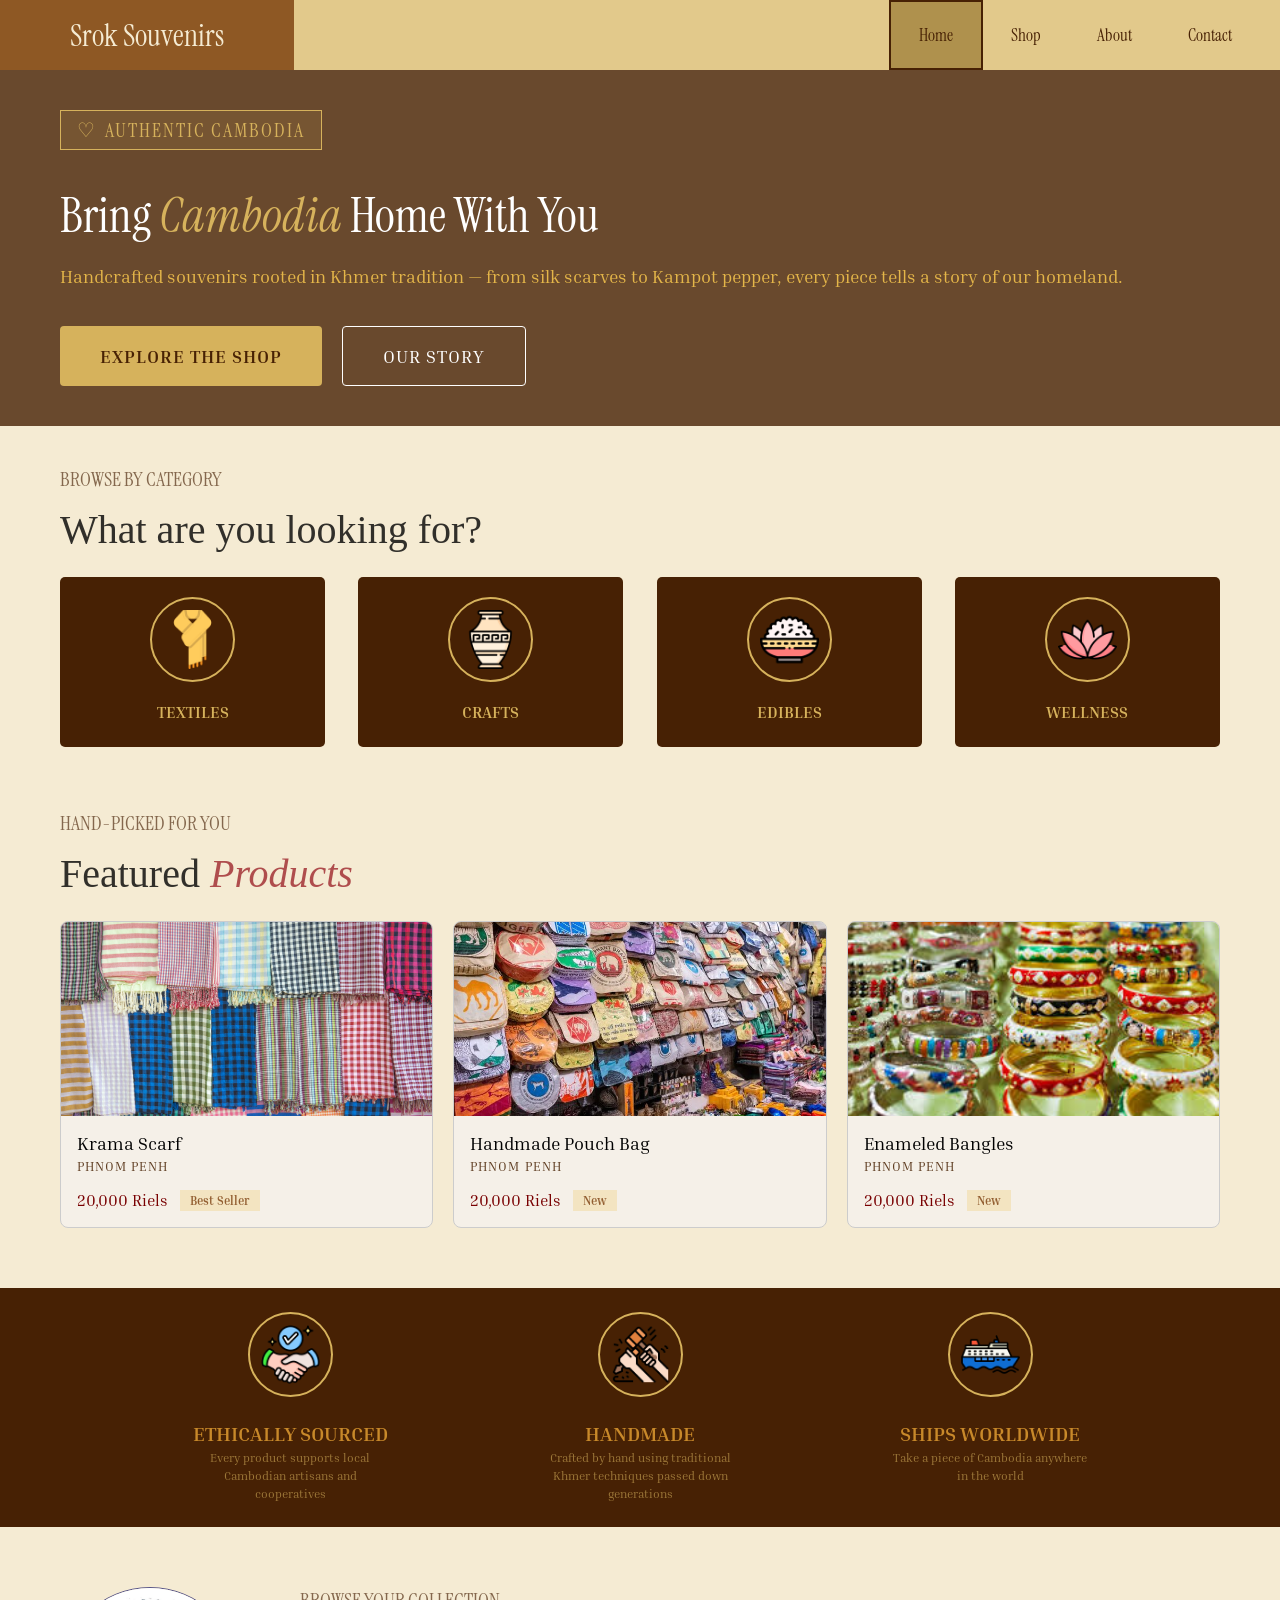
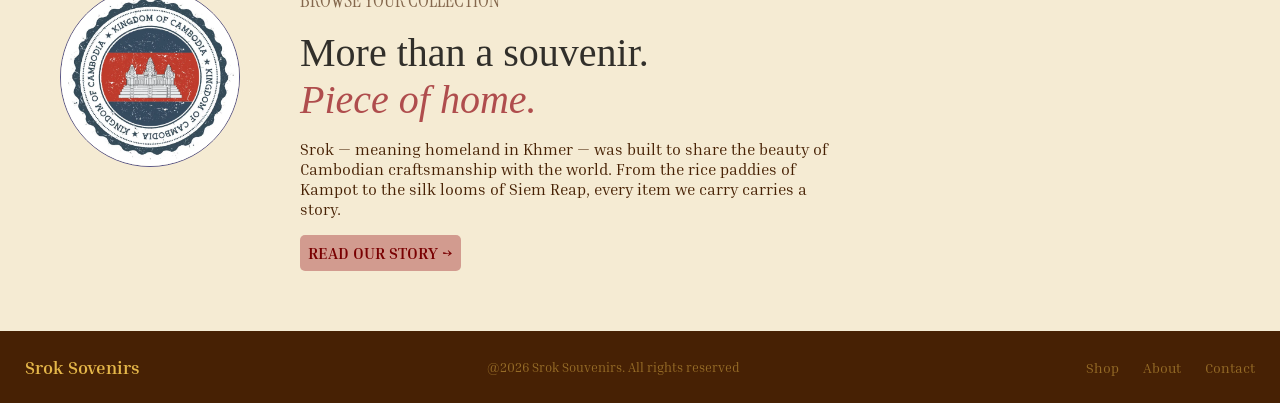
==== index.html @ 968be4d1 "Save local changes before pulling remote updates" ====
<!DOCTYPE html>
<html lang="en">
    <head>
        <title>Srok Sovenirs</title>
        <meta charset="UTF-8">
        <link rel="stylesheet" href="style.css">
        <link rel="preconnect" href="https://fonts.googleapis.com">
        <link rel="preconnect" href="https://fonts.gstatic.com" crossorigin>
        <link href="https://fonts.googleapis.com/css2?family=Instrument+Serif:ital@0;1&family=Playfair+Display:ital,wght@0,400..900;1,400..900&family=Quantico:ital,wght@0,400;0,700;1,400;1,700&display=swap" rel="stylesheet">
        <link rel="preconnect" href="https://fonts.googleapis.com">
        <link rel="preconnect" href="https://fonts.gstatic.com" crossorigin>
        <link href="https://fonts.googleapis.com/css2?family=Inria+Serif:ital,wght@0,300;0,400;0,700;1,300;1,400;1,700&family=Instrument+Serif:ital@0;1&family=Playfair+Display:ital,wght@0,400..900;1,400..900&family=Quantico:ital,wght@0,400;0,700;1,400;1,700&display=swap" rel="stylesheet">
        <link rel="preconnect" href="https://fonts.googleapis.com">
        <link rel="preconnect" href="https://fonts.gstatic.com" crossorigin>
        <link href="https://fonts.googleapis.com/css2?family=IM+Fell+DW+Pica:ital@0;1&family=Inria+Serif:ital,wght@0,300;0,400;0,700;1,300;1,400;1,700&family=Instrument+Serif:ital@0;1&family=Playfair+Display:ital,wght@0,400..900;1,400..900&family=Quantico:ital,wght@0,400;0,700;1,400;1,700&display=swap" rel="stylesheet">
        
    </head>
    <body>
        <!--Navbar-->
        <nav class="navbar">
            <div class="logo-wrapper">
                <span class="logo">Srok Souvenirs</span>
            </div>
            <ul class="nav-links">
                <li><a href="index.html" class="active">Home</a></li>
                <li><a href="shop.html">Shop</a></li>
                <li><a href="about.html">About</a></li>
                <li><a href="contact.html">Contact</a></li>
            </ul>
        </nav>
        <!--Hero Section-->
        <section class="hero">
            <div class="hero-content">
                <span class="badge">Authentic Cambodia</span>
                <h1>Bring <em>Cambodia</em> Home With You</h1>
                <p>Handcrafted souvenirs rooted in Khmer tradition — from silk scarves to Kampot pepper, every piece tells a story of our homeland.</p>
                <div class="hero-buttons">
                    <button class="btn-primary">Explore the Shop</button>
                    <button class="btn-secondary">Our Story</button>
                </div>
            </div>
        </section>    
            <section class="browse-category">
                <span class="section-label">Browse by Category</span>
                <h2 class="section-hook">What are you looking for?</h2>
                <div class="category-grid">
                    <div class="category-card">
                        <div class="icon-ring">
                            <img src="assets/textiles.png" alt="textiles icon" width="59" height="59">
                        </div>
                        <p>Textiles</p>
                    </div>
                    <div class="category-card">
                        <div class="icon-ring">
                            <img src="assets/crafts.png" alt="crafts icon" width="59" height="59">
                        </div>
                        <p>Crafts</p>
                    </div>
                    <div class="category-card">
                        <div class="icon-ring">
                            <img src="assets/edibles.png" alt="edibles icon" width="59" height="59">
                        </div>
                        <p>Edibles</p>
                    </div>
                    <div class="category-card">
                        <div class="icon-ring">
                            <img src="assets/wellness.png" alt="wellness icon" width="59" height="59">
                        </div>
                        <p>Wellness</p>
                    </div>
                </div>
            </section>
            <section class="featured-products">
                <span class="section-label">Hand-picked For You</span>
                <h2 class="section-hook">Featured <em>Products</em></h2>
                <div class="products-grid">
                    <div class="product-card">
                        <img src="assets/krama.jpg" width="435" height="194">
                        <div class="product-info">
                            <h3>Krama Scarf</h3>
                            <p class="product-origin">Phnom Penh</p>
                            <div class="product-footer">
                                <span class="product-price">20,000 Riels</span>
                                <span class="product-badge">Best Seller</span>
                            </div>
                        </div>
                    </div>
                <div class="product-card">
                        <img src="assets/bags.jpg" width="435" height="194">
                        <div class="product-info">
                            <h3>Handmade Pouch Bag</h3>
                            <p class="product-origin">Phnom Penh</p>
                            <div class="product-footer">
                                <span class="product-price">20,000 Riels</span>
                                <span class="product-badge">New</span>
                            </div>
                        </div>
                </div>
                <div class="product-card">
                        <img src="assets/rings.jpg" width="435" height="194">
                        <div class="product-info">
                            <h3>Enameled Bangles</h3>
                            <p class="product-origin">Phnom Penh</p>
                            <div class="product-footer">
                                <span class="product-price">20,000 Riels</span>
                                <span class="product-badge">New</span>
                            </div>
                        </div>
                </div>
                </div>    
            </section>
            <section class="value-bar">
                <div class="value-item">
                    <div class="icon-ring">
                    <img src="assets/trustworthiness.png" alt="trust icon" width="59" height="59">
                    </div>
                    <h4>Ethically Sourced</h4>
                    <p class="value-item-para">Every product supports local Cambodian artisans and cooperatives</p>
                </div>
                <div class="value-item">
                    <div class="icon-ring">
                    <img src="assets/handcraft.png" alt="handmade icon" width="59" height="59">
                    </div>
                    <h4>Handmade</h4>
                    <p class="value-item-para">Crafted by hand using traditional Khmer techniques passed down generations</p>
                </div>
                <div class="value-item">
                    <div class="icon-ring">
                    <img src="assets/cruise.png" alt="ship icon" width="59" height="59">
                    </div>
                    <h4>ships worldwide</h4>
                    <p class="value-item-para">Take a piece of Cambodia anywhere in the world</p>
                </div>
            </section>
            <section class="browse-collection">
                <div class="browse-collection-img">
                    <img src="assets/cambodia-stamp.jpg" alt="cambo icon" width="200" height="200">
                </div>
                <div class="browse-collection-txt">
                <span class="section-label">Browse Your Collection</span>
                <h2 class="section-hook">More than a souvenir.<br><em>Piece of home.</em></h2>
                <p class="browse-collection-para">Srok — meaning homeland in Khmer — was built to share the beauty of Cambodian craftsmanship with the world. From the rice paddies of Kampot to the silk looms of Siem Reap, every item we carry carries a story.</p>
                <a href="about.html" class="btn-primary">Read Our Story →</a>
                </div>
            </section>
            <footer class="footer">
                <div class="footer-logo">Srok Sovenirs</div>
                <p class="footer-copy">@2026 Srok Souvenirs. All rights reserved</p>
                <ul class="footer-links">
                    <li><a href="shop.html">Shop</a></li>
                    <li><a href="about.html">About</a></li>
                    <li><a href="contact.html">Contact</a></li>
                </ul>
            </footer>
    </body>
</html>
---- style.css ----
.quantico-regular {
  font-family: "Quantico", sans-serif;
  font-weight: 400;
  font-style: normal;
}

.quantico-bold {
  font-family: "Quantico", sans-serif;
  font-weight: 700;
  font-style: normal;
}

.quantico-regular-italic {
  font-family: "Quantico", sans-serif;
  font-weight: 400;
  font-style: italic;
}

.quantico-bold-italic {
  font-family: "Quantico", sans-serif;
  font-weight: 700;
  font-style: italic;
}
.quantico-regular {
  font-family: "Quantico", sans-serif;
  font-weight: 400;
  font-style: normal;
}

.quantico-bold {
  font-family: "Quantico", sans-serif;
  font-weight: 700;
  font-style: normal;
}

.quantico-regular-italic {
  font-family: "Quantico", sans-serif;
  font-weight: 400;
  font-style: italic;
}

.quantico-bold-italic {
  font-family: "Quantico", sans-serif;
  font-weight: 700;
  font-style: italic;
}
.quantico-regular {
  font-family: "Quantico", sans-serif;
  font-weight: 400;
  font-style: normal;
}

.quantico-bold {
  font-family: "Quantico", sans-serif;
  font-weight: 700;
  font-style: normal;
}

.quantico-regular-italic {
  font-family: "Quantico", sans-serif;
  font-weight: 400;
  font-style: italic;
}

.quantico-bold-italic {
  font-family: "Quantico", sans-serif;
  font-weight: 700;
  font-style: italic;
}
* {
    box-sizing: border-box;
}
.navbar {
  position: fixed;
  top: 0;
  left: 0;
  right: 0;
  display: flex;
  align-items: stretch;
  height: 70px;           
  background-color: rgba(214, 178, 92, 0.6);
}

.logo-wrapper {
  background-color: rgba(114, 50, 0, 0.75);
  display: flex;
  align-items: center;
  justify-content: center;
  padding: 0 70px;
  flex-shrink: 0;
}

.logo {
  font-family: "Instrument Serif", serif;
  font-size: 30px;
  letter-spacing: 10%;
  color: #f5ebd3;
  font-weight: normal;
  white-space: nowrap;
}

.nav-links {
  list-style: none;
  display: flex;
  align-items: center;
  margin-left: auto;
  padding-right: 20px;
}

.nav-links li a {
  display: flex;
  align-items: center;
  height: 70px;
  padding: 0 28px;
  text-transform: capitalize;
  text-decoration: none;
  font-size: 17px;
  color: #472104;
  transition: background-color 0.2s;
}

.nav-links li a.active, .nav-links li a:hover {
  background-color: #AF914D;
  border: 2px solid #472104;
}

body {
  margin: 0;
  padding-top: 70px;
  background-color: #f5ebd3;
  font-family: "Instrument Serif", serif;
}

.icon-ring {
  width: 85px;
  height: 85px;
  border-radius: 50%;
  border: 2px solid #d6b25c;
  display: flex;
  align-items: center;
  justify-content: center;
  margin-bottom: 20px;
}

.category-card img {
  margin-bottom: 0;
}

.hero {
  background-color: rgba(71, 33, 4, 0.8);
  color: #ffffff;
  padding: 40px 60px;
}

.hero-content {
  h1 {
    font-size: 3rem;
    font-weight: normal;
    line-height: 1.1;
    margin-bottom: 20px;
    em {
      color: #d6b25c;
    }
  }
  p {
  font-size: 1.1rem;
  line-height: 1.6;
  margin-bottom: 35px;
  font-family: "Inria serif", serif;
  color: rgba(228, 182, 73, 1);
}
}

.badge {
  display: inline-block;
  font-size: 20px;
  text-transform: uppercase;
  letter-spacing: 2px;
  background-color: rgba(214, 178, 92, 0.11);
  color: #d6b25c;
  border: 1px solid #d6b25c;
  padding: 6px 16px;
   &::before {
            content: "♡";
            margin-right: 8px;
  }
}

.hero-buttons {
  display: flex;
  gap: 20px;
  button {
    padding: 18px 40px;
    font-size: 18px;
    text-transform: uppercase;
    letter-spacing: 1px;
    border-radius: 4px;
    cursor: pointer;
    font-family: "Inria Serif", serif;
    transition: all 0.2s ease;
  }
}

.btn-primary {
  background-color: #d6b25c;
  color: #472104;
  border: none;
  font-weight: bold;
}

.btn-secondary {
  background-color: transparent;
  color: #ffffff;
  border: 1px solid #ffffff;
}

.browse-category {
  padding: 60px;
  padding-top: 40px;
}

.section-label {
  font-size: 20px;
  text-transform: uppercase;
  letter-spacing: 10%;
  color: rgba(71, 33, 4, 0.651);
}

.section-hook {
  font-family: "IM Fell DW Pica", serif;
  font-size: 40px;
  font-weight: 400;
  margin: 14px 0 24px 0;
  color: rgba(0, 0, 0, 0.8);
}

.category-grid {
  display: flex;
  justify-content: space-between;
}

.category-card {
  border: 0;
  background-color: rgba(71, 33, 4, 1);
  border-radius: 5px;
  padding: 20px 90px;
  p {
    font-family: "Inria serif", serif;
    text-transform: uppercase;
    text-align: center;
    margin-bottom: 5px;
    color: #d6b25c;
    font-weight: bold;
  }
}

.featured-products {
  padding: 60px;
  padding-top: 3px;
  em {
    color: #AF4D4D;
  }
 }
.products-grid {
  display: flex;
  gap: 20px;
}

.product-card {
  flex: 1;
  border: 1px solid #ccc;
  border-radius: 8px;
  overflow: hidden;
  background-color: #f5f0e8;
  img {
  width: 100%;
  height: 194px;
  object-fit: cover;
  display: block;
  }
}

.product-info {
  padding: 16px;
  font-family: "Inria serif", serif;
  h3 {
  font-weight: 400;
  font-size: 18px;
  margin: 0 0 4px;
  }
}

.product-origin {
  font-size: 13px;
  text-transform: uppercase;
  letter-spacing: 0.08em;
  color: rgba(71, 33, 4, 0.868);
  margin: 0 0 16px;
}

.product-footer {
  display: flex;
  align-items: center;
  gap: 12px;
}
.product-price {
  font-size: 16px;
  color: rgba(121, 0, 2, 1);
}
.product-badge {
  font-size: 12px;
  font-weight: bold;
  padding: 3px 10px;
  background-color: rgba(243, 228, 193, 1);
  color: rgba(114, 50, 0, 0.75);
}

.value-bar {
  display: flex;
  justify-content: space-evenly;
  background-color: #472104;
  padding: 24px 40px;
  font-family: "Inria serif", serif;
  text-align: center;
}

.value-item {
  display: flex;
  flex-direction: column;
  align-items: center;
  max-width: 200px;
  gap: 4px;
  h4 {
    font-size: 20px;
    font-weight: 700;
    text-transform: uppercase;
    color: #c8892a;
    margin: 0;
  }
  p {
    font-size: 12px;
    color: rgba(214, 177, 92, 0.603);
    line-height: 1.5;
    margin: 0;
  }  
}

.browse-collection {
  display: flex;
  flex-wrap: wrap;
  align-items: flex-start;
  gap: 60px;
  padding: 60px;
  img {
    width: 180px;
    height: 180px;
    object-fit: cover;
    border-radius: 50%;
    border: 1px solid rgba(10, 10, 97, 0.662);
  }
}

.browse-collection .section-label {
  width: 100%;
  margin-bottom: 0;
}

.browse-collection .section-hook {
  margin: 0;
  flex: 1 1 100%;
}

.browse-collection-txt {
  display: flex;
  flex-direction: column;
  gap: 16px;
  em {
    color: #AF4D4D;
  }
  p {
    font-family: "Inria serif", serif;
    font-size: 16px;
    color: #472104;
    margin: 0;
    max-width: 550px;
  }
  a {
    text-decoration: none;
    font-family: "Inria serif", serif;
    text-transform: uppercase;
    width: fit-content;
    color: #790002;
    background-color: rgba(175, 77, 77, 0.5);
    border-radius: 5px;
    padding: 8px;
  }
}  

.footer {
  display: flex;
  align-items: center;
  justify-content: space-between;
  padding: 25px;
  background-color: #472104;
  font-family: "Inria Serif", serif;
}

.footer-logo {
  color: #E4B649;
  font-size: 18px;
  font-weight: bold;
}

.footer-copy {
  font-size: 13px;
  margin: 0;
  color: rgba(228, 182, 73, 0.5);
}

.footer-links {
  list-style: none;
  display: flex;
  gap: 24px;
  margin: 0;
  padding: 0;
  a {
    text-decoration: none;
    color: rgba(228, 182, 73, 0.5);
    font-size: 14px;
  }
}
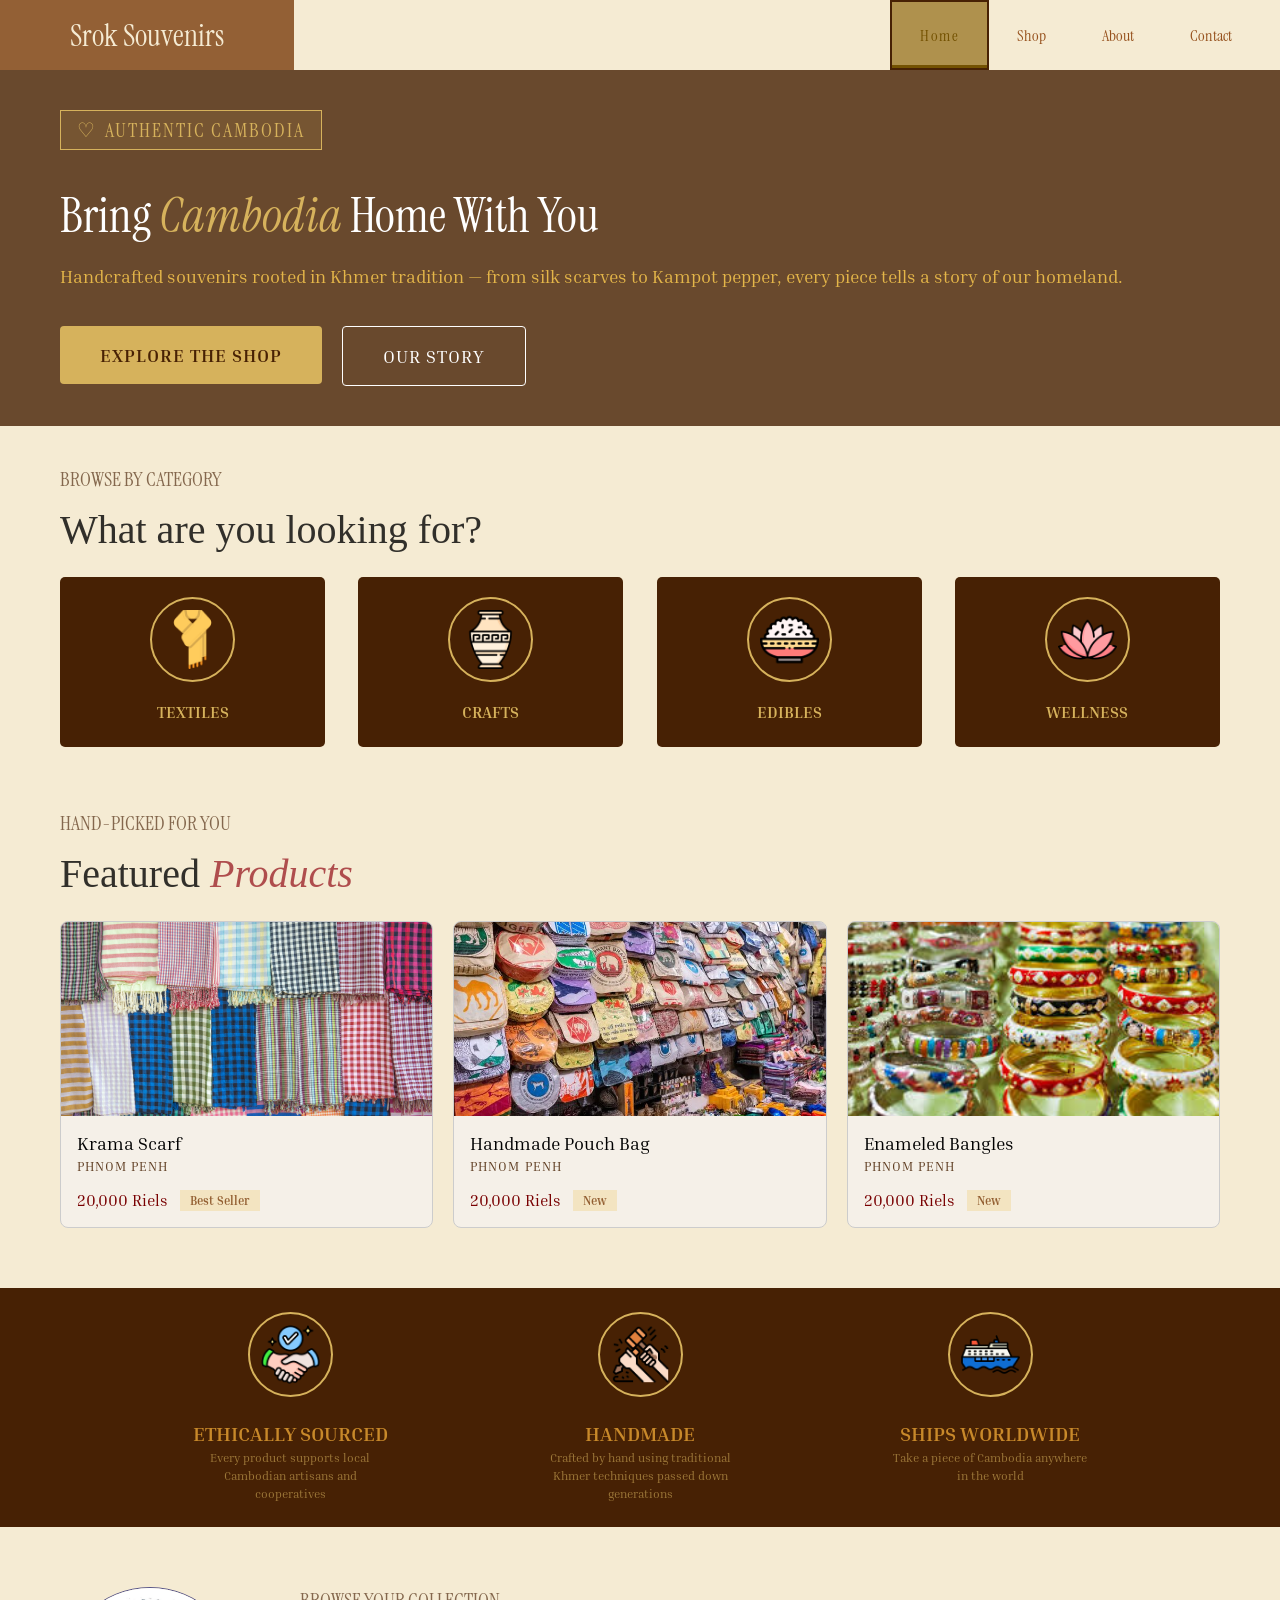
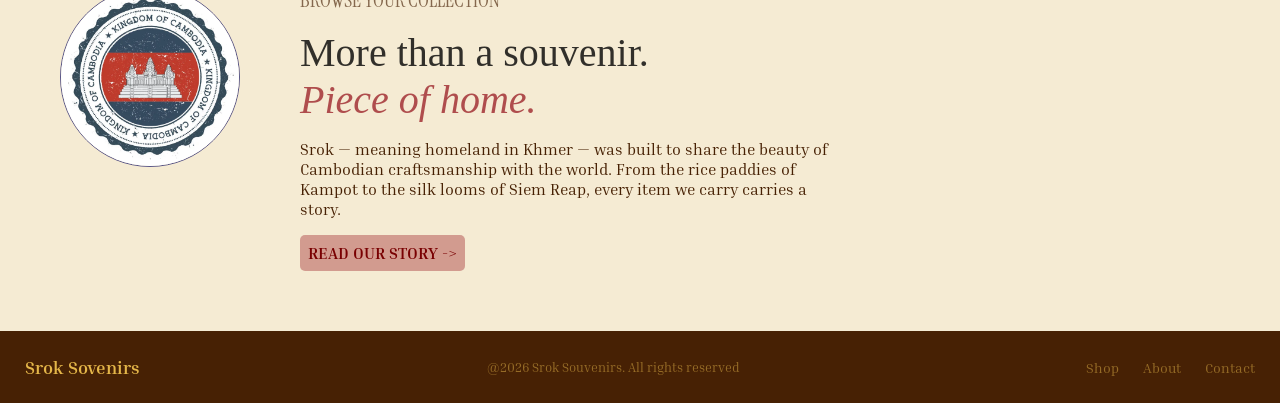
==== commit 9ef290fe: "Merge branch 'main' of https://github.com/thea06-lang/web-dev-summer-2026-" ====
--- a/index.html
+++ b/index.html
@@ -35,8 +35,8 @@
                 <h1>Bring <em>Cambodia</em> Home With You</h1>
                 <p>Handcrafted souvenirs rooted in Khmer tradition — from silk scarves to Kampot pepper, every piece tells a story of our homeland.</p>
                 <div class="hero-buttons">
-                    <button class="btn-primary">Explore the Shop</button>
-                    <button class="btn-secondary">Our Story</button>
+                    <a href="shop.html"><button class="btn-primary"><span>Explore the Shop</span></button></a>
+                    <a href="about.html"><button class="btn-secondary"><span>Our Story</span></button></a>
                 </div>
             </div>
         </section>    
@@ -140,8 +140,7 @@
                 <span class="section-label">Browse Your Collection</span>
                 <h2 class="section-hook">More than a souvenir.<br><em>Piece of home.</em></h2>
                 <p class="browse-collection-para">Srok — meaning homeland in Khmer — was built to share the beauty of Cambodian craftsmanship with the world. From the rice paddies of Kampot to the silk looms of Siem Reap, every item we carry carries a story.</p>
-                <a href="about.html" class="btn-primary">Read Our Story →</a>
-                </div>
+                <a href="about.html" class="btn-primary">Read Our Story -></a>
             </section>
             <footer class="footer">
                 <div class="footer-logo">Srok Sovenirs</div>
@@ -153,4 +152,4 @@
                 </ul>
             </footer>
     </body>
-</html>+</html>
--- a/style.css
+++ b/style.css
@@ -67,6 +67,7 @@
   font-weight: 700;
   font-style: italic;
 }
+
 * {
     box-sizing: border-box;
 }
@@ -78,7 +79,11 @@
   display: flex;
   align-items: stretch;
   height: 70px;           
+<<<<<<< HEAD
+  background-color: rgba(214, 178, 92);
+=======
   background-color: rgba(214, 178, 92, 0.6);
+>>>>>>> 6d0bfcd4007ed13efd7fc21684749cc04a0692f7
 }
 
 .logo-wrapper {
@@ -114,6 +119,38 @@
   padding: 0 28px;
   text-transform: capitalize;
   text-decoration: none;
+<<<<<<< HEAD
+  font-size: 23px;
+  color: #96511d;
+  position: relative;
+  transition: background-color 0.3s ease, color 0.3s ease, letter-spacing 0.3s ease;
+}
+
+.nav-links li a::after {
+  content: '';
+  position: absolute;
+  bottom: 0;
+  left: 0;
+  width: 100%;
+  height: 3px;
+  background-color: #745202;
+  transform: scaleX(0);
+  transform-origin: center;
+  transition: transform 0.2s ease;
+}
+
+.nav-links li a.active,
+.nav-links li a:hover {
+  background-color: #e4c98b;
+  color: #745202;
+  letter-spacing: 1.5px;
+
+}
+
+.nav-links li a.active::after,
+.nav-links li a:hover::after {
+  transform: scaleX(1);
+=======
   font-size: 17px;
   color: #472104;
   transition: background-color 0.2s;
@@ -122,6 +159,7 @@
 .nav-links li a.active, .nav-links li a:hover {
   background-color: #AF914D;
   border: 2px solid #472104;
+>>>>>>> 6d0bfcd4007ed13efd7fc21684749cc04a0692f7
 }
 
 body {
@@ -206,12 +244,82 @@
   color: #472104;
   border: none;
   font-weight: bold;
+<<<<<<< HEAD
+  cursor: pointer;
+  transition: all 0.5s;
+}
+
+.btn-primary span {
+  cursor: pointer;
+  display: inline-block;
+  position: relative;
+  transition: 0.5s;
+}
+
+.btn-primary span::after {
+  content: '\00bb';
+  position: absolute;
+  opacity: 0;
+  top: 0;
+  transition: 0.5s;
+}
+
+.btn-primary:hover {
+  background-color: #472104;
+  color: burlywood;
+  box-shadow: 0 6px 24px rgba(214, 178, 92, 0.20);
+}
+
+.btn-primary:hover span {
+  padding-right: 20px;
+}
+
+.btn-primary:hover span::after {
+  opacity: 1;
+  right: 0;
+=======
+>>>>>>> 6d0bfcd4007ed13efd7fc21684749cc04a0692f7
 }
 
 .btn-secondary {
   background-color: transparent;
   color: #ffffff;
   border: 1px solid #ffffff;
+<<<<<<< HEAD
+  transition: all 0.5s;
+}
+
+.btn-secondary span {
+  cursor: pointer;
+  display: inline-block;
+  position: relative;
+  transition: 0.5s;
+}
+
+.btn-secondary span::after {
+  content: '\00bb';
+  position: absolute;
+  opacity: 0;
+  top: 0;
+  right: -20px;
+  transition: 0.5s;
+}
+
+.btn-secondary:hover {
+  background-color: white;
+  color: #472104;
+  box-shadow: 0 6px 24px rgba(255, 255, 255, 0.2);
+}
+
+.btn-secondary:hover span {
+  padding-right: 20px;
+}
+
+.btn-secondary:hover span::after {
+  opacity: 1;
+  right: 0;
+=======
+>>>>>>> 6d0bfcd4007ed13efd7fc21684749cc04a0692f7
 }
 
 .browse-category {
@@ -393,8 +501,13 @@
     background-color: rgba(175, 77, 77, 0.5);
     border-radius: 5px;
     padding: 8px;
-  }
-}  
+    transition: all 0.3s ease;
+  }
+  .btn-third:hover {
+    color: #f5ebd3;
+    background-color: #790002;
+  }
+}
 
 .footer {
   display: flex;
@@ -428,4 +541,8 @@
     color: rgba(228, 182, 73, 0.5);
     font-size: 14px;
   }
-}+}
+<<<<<<< HEAD
+
+=======
+>>>>>>> 6d0bfcd4007ed13efd7fc21684749cc04a0692f7
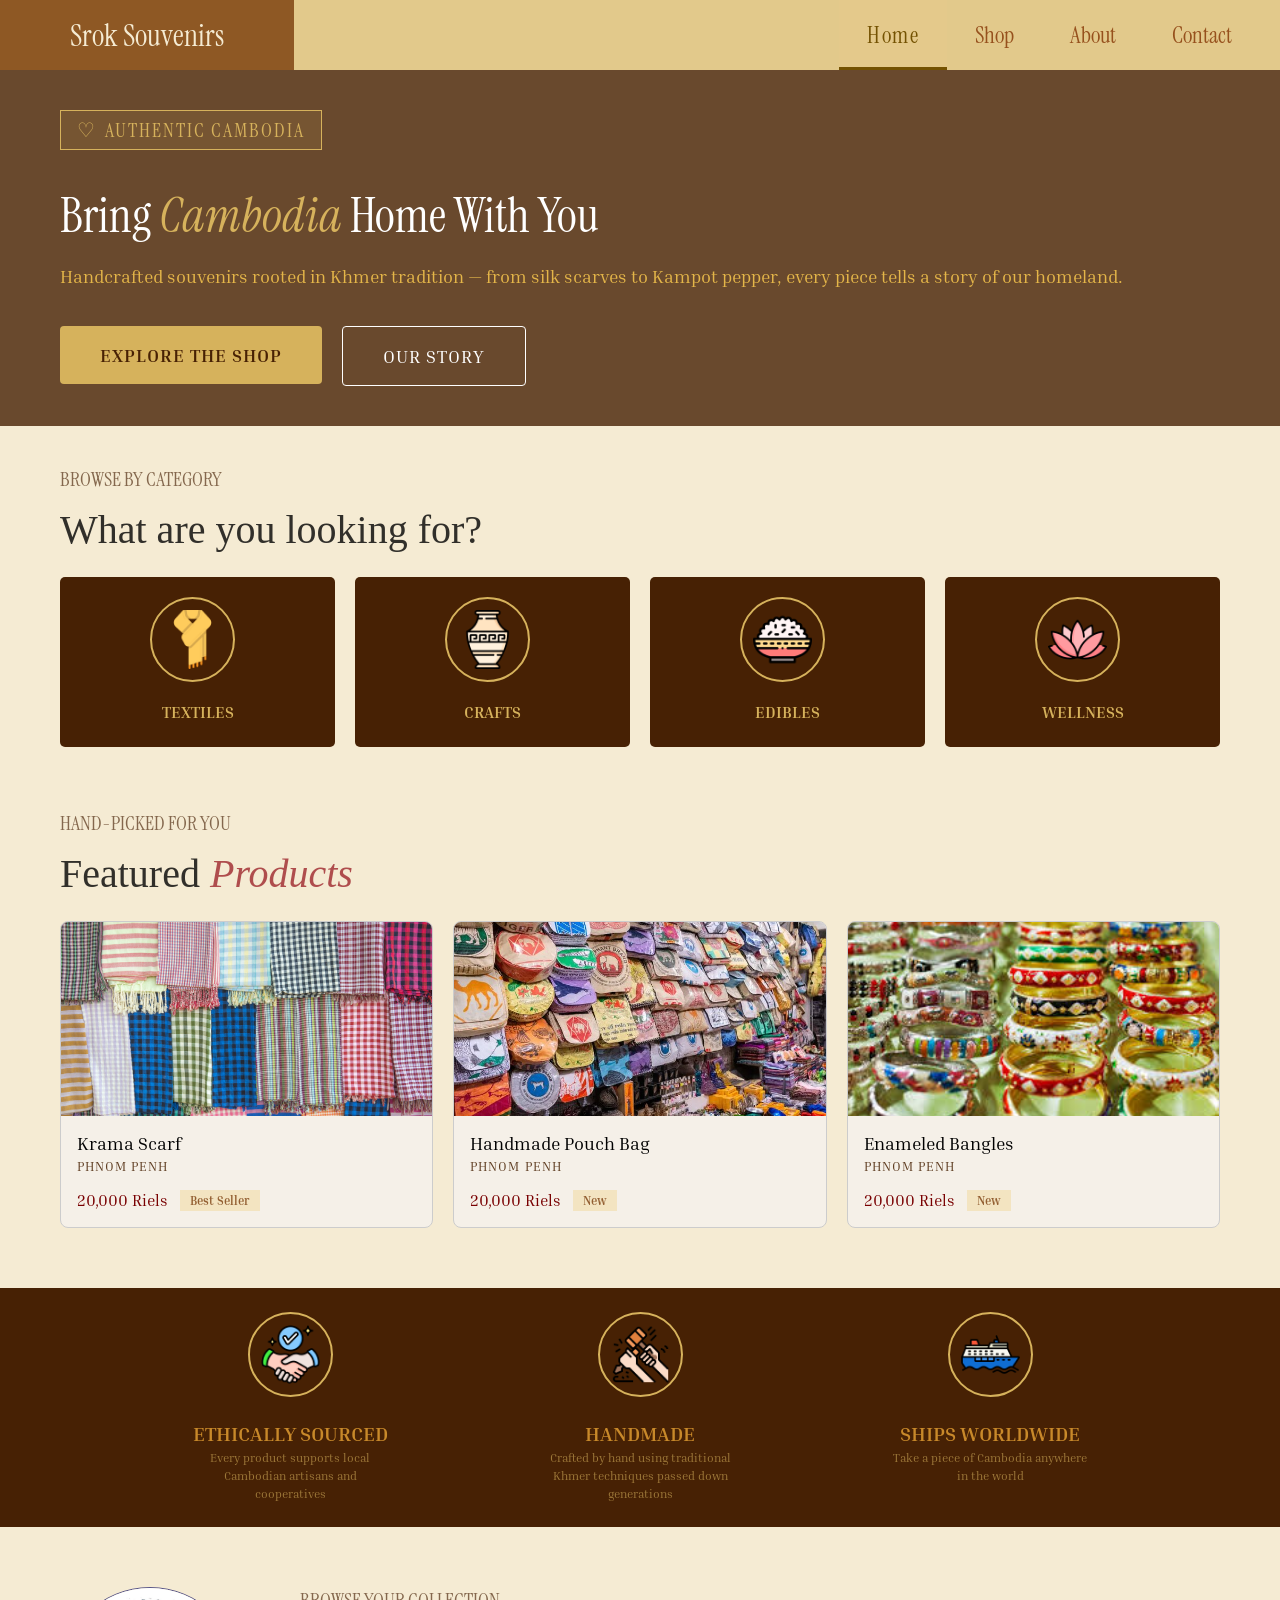
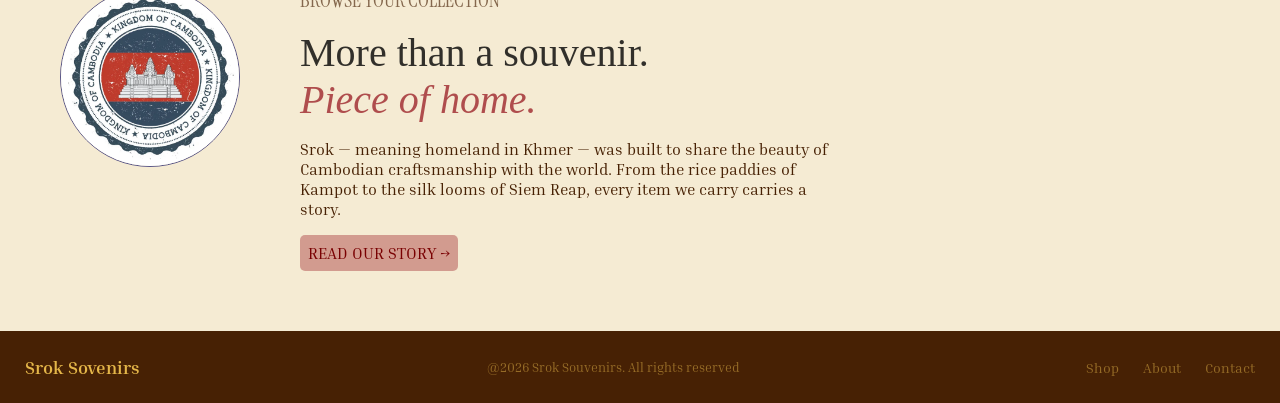
==== commit 4a706d3c: "about page html, css done & added assets" ====
--- a/index.html
+++ b/index.html
@@ -140,7 +140,8 @@
                 <span class="section-label">Browse Your Collection</span>
                 <h2 class="section-hook">More than a souvenir.<br><em>Piece of home.</em></h2>
                 <p class="browse-collection-para">Srok — meaning homeland in Khmer — was built to share the beauty of Cambodian craftsmanship with the world. From the rice paddies of Kampot to the silk looms of Siem Reap, every item we carry carries a story.</p>
-                <a href="about.html" class="btn-primary">Read Our Story -></a>
+                <a href="about.html" class="btn-third"><span>Read Our Story →</span></a>
+                </div>
             </section>
             <footer class="footer">
                 <div class="footer-logo">Srok Sovenirs</div>
--- a/style.css
+++ b/style.css
@@ -78,12 +78,8 @@
   right: 0;
   display: flex;
   align-items: stretch;
-  height: 70px;           
-<<<<<<< HEAD
-  background-color: rgba(214, 178, 92);
-=======
+  height: 70px;
   background-color: rgba(214, 178, 92, 0.6);
->>>>>>> 6d0bfcd4007ed13efd7fc21684749cc04a0692f7
 }
 
 .logo-wrapper {
@@ -119,7 +115,6 @@
   padding: 0 28px;
   text-transform: capitalize;
   text-decoration: none;
-<<<<<<< HEAD
   font-size: 23px;
   color: #96511d;
   position: relative;
@@ -144,22 +139,11 @@
   background-color: #e4c98b;
   color: #745202;
   letter-spacing: 1.5px;
-
 }
 
 .nav-links li a.active::after,
 .nav-links li a:hover::after {
   transform: scaleX(1);
-=======
-  font-size: 17px;
-  color: #472104;
-  transition: background-color 0.2s;
-}
-
-.nav-links li a.active, .nav-links li a:hover {
-  background-color: #AF914D;
-  border: 2px solid #472104;
->>>>>>> 6d0bfcd4007ed13efd7fc21684749cc04a0692f7
 }
 
 body {
@@ -244,7 +228,6 @@
   color: #472104;
   border: none;
   font-weight: bold;
-<<<<<<< HEAD
   cursor: pointer;
   transition: all 0.5s;
 }
@@ -277,15 +260,12 @@
 .btn-primary:hover span::after {
   opacity: 1;
   right: 0;
-=======
->>>>>>> 6d0bfcd4007ed13efd7fc21684749cc04a0692f7
 }
 
 .btn-secondary {
   background-color: transparent;
   color: #ffffff;
   border: 1px solid #ffffff;
-<<<<<<< HEAD
   transition: all 0.5s;
 }
 
@@ -318,8 +298,6 @@
 .btn-secondary:hover span::after {
   opacity: 1;
   right: 0;
-=======
->>>>>>> 6d0bfcd4007ed13efd7fc21684749cc04a0692f7
 }
 
 .browse-category {
@@ -340,11 +318,15 @@
   font-weight: 400;
   margin: 14px 0 24px 0;
   color: rgba(0, 0, 0, 0.8);
+  em {
+    color: #AF4D4D;
+  }
 }
 
 .category-grid {
-  display: flex;
-  justify-content: space-between;
+  display: grid;
+  grid-template-columns: repeat(4, 1fr);
+  gap: 20px;
 }
 
 .category-card {
@@ -370,7 +352,8 @@
   }
  }
 .products-grid {
-  display: flex;
+  display: grid;
+  grid-template-columns: repeat(3, 1fr);
   gap: 20px;
 }
 
@@ -536,13 +519,119 @@
   gap: 24px;
   margin: 0;
   padding: 0;
-  a {
-    text-decoration: none;
-    color: rgba(228, 182, 73, 0.5);
-    font-size: 14px;
-  }
-}
-<<<<<<< HEAD
-
-=======
->>>>>>> 6d0bfcd4007ed13efd7fc21684749cc04a0692f7
+}
+
+.footer-links a {
+  text-decoration: none;
+  color: rgba(228, 182, 73, 0.5);
+  font-size: 14px;
+}
+
+.section-starter {
+  font-size: 20px;
+  text-transform: uppercase;
+  letter-spacing: 10%;
+  color:#DEBA67;
+}
+
+.our-story {
+  background-color: rgba(71, 33, 4, 0.8);
+  padding: 40px 60px;
+}
+
+.our-story-content {
+  display: flex;
+  align-items: center;
+  justify-content: flex-start;
+  gap: 350px;
+}
+
+.our-story-text {
+  max-width: 580px;
+  h1 {
+    font-size: 3rem;
+    font-weight: 500;
+    color: #fff;
+    line-height: 1.1;
+    margin-top: 10px;
+    margin-bottom: 20px;
+    white-space: nowrap; 
+    em {
+      font-style: italic;
+      color: #d6b25c;
+      font-weight: 400;
+    } 
+  }
+}
+
+.our-story-text p {
+  font-family: "Inria serif", serif;
+  font-size: 1.1rem;
+  line-height: 1.7;
+  color: #E4B649;
+}
+
+.our-story-content img {
+  border-radius: 50%;
+  object-fit: cover;
+  flex-shrink: 0;
+  margin: -20px 60px -20px -50px;
+  align-self: flex-start;
+}
+
+.our-mission {
+  padding: 40px 60px;
+  .section-starter {
+    color: rgba(71, 33, 4, 0.8);
+  }
+}
+
+.mission-grid {
+  display: grid;
+  grid-template-columns: repeat(3, 1fr);
+  gap: 25px;
+}
+
+.mission-card {
+  font-family:"Inria serif", serif;
+  position: relative;
+  display: flex;
+  flex-direction: column;
+  background-color: #472104;
+  border-radius: 15px;
+  padding: 20px 30px 65px;
+  min-height: 210px;
+
+  .mission-title {
+    color: #FFB300;
+    font-size: 1.15rem;
+    font-weight: 600;
+    margin-bottom: 5px;
+  }
+
+  p {
+    font-size: 15px;
+    line-height: 1.7;
+    color: rgba(214, 178, 92, 0.8);
+    max-width: 90%;
+  }
+
+  .mission-ring {
+    position: absolute;
+    bottom: 22px;
+    right: 22px;
+    width: 45px;
+    height: 45px;
+    border-radius: 50%;
+    border: 2px solid #d6b25c;
+    display: flex;
+    align-items: center;
+    justify-content: center;
+
+    img {
+      width: 25px;
+      height: 25px;
+      filter: invert(70%) sepia(50%) saturate(400%) hue-rotate(1deg) brightness(95%);
+    }
+  }
+}
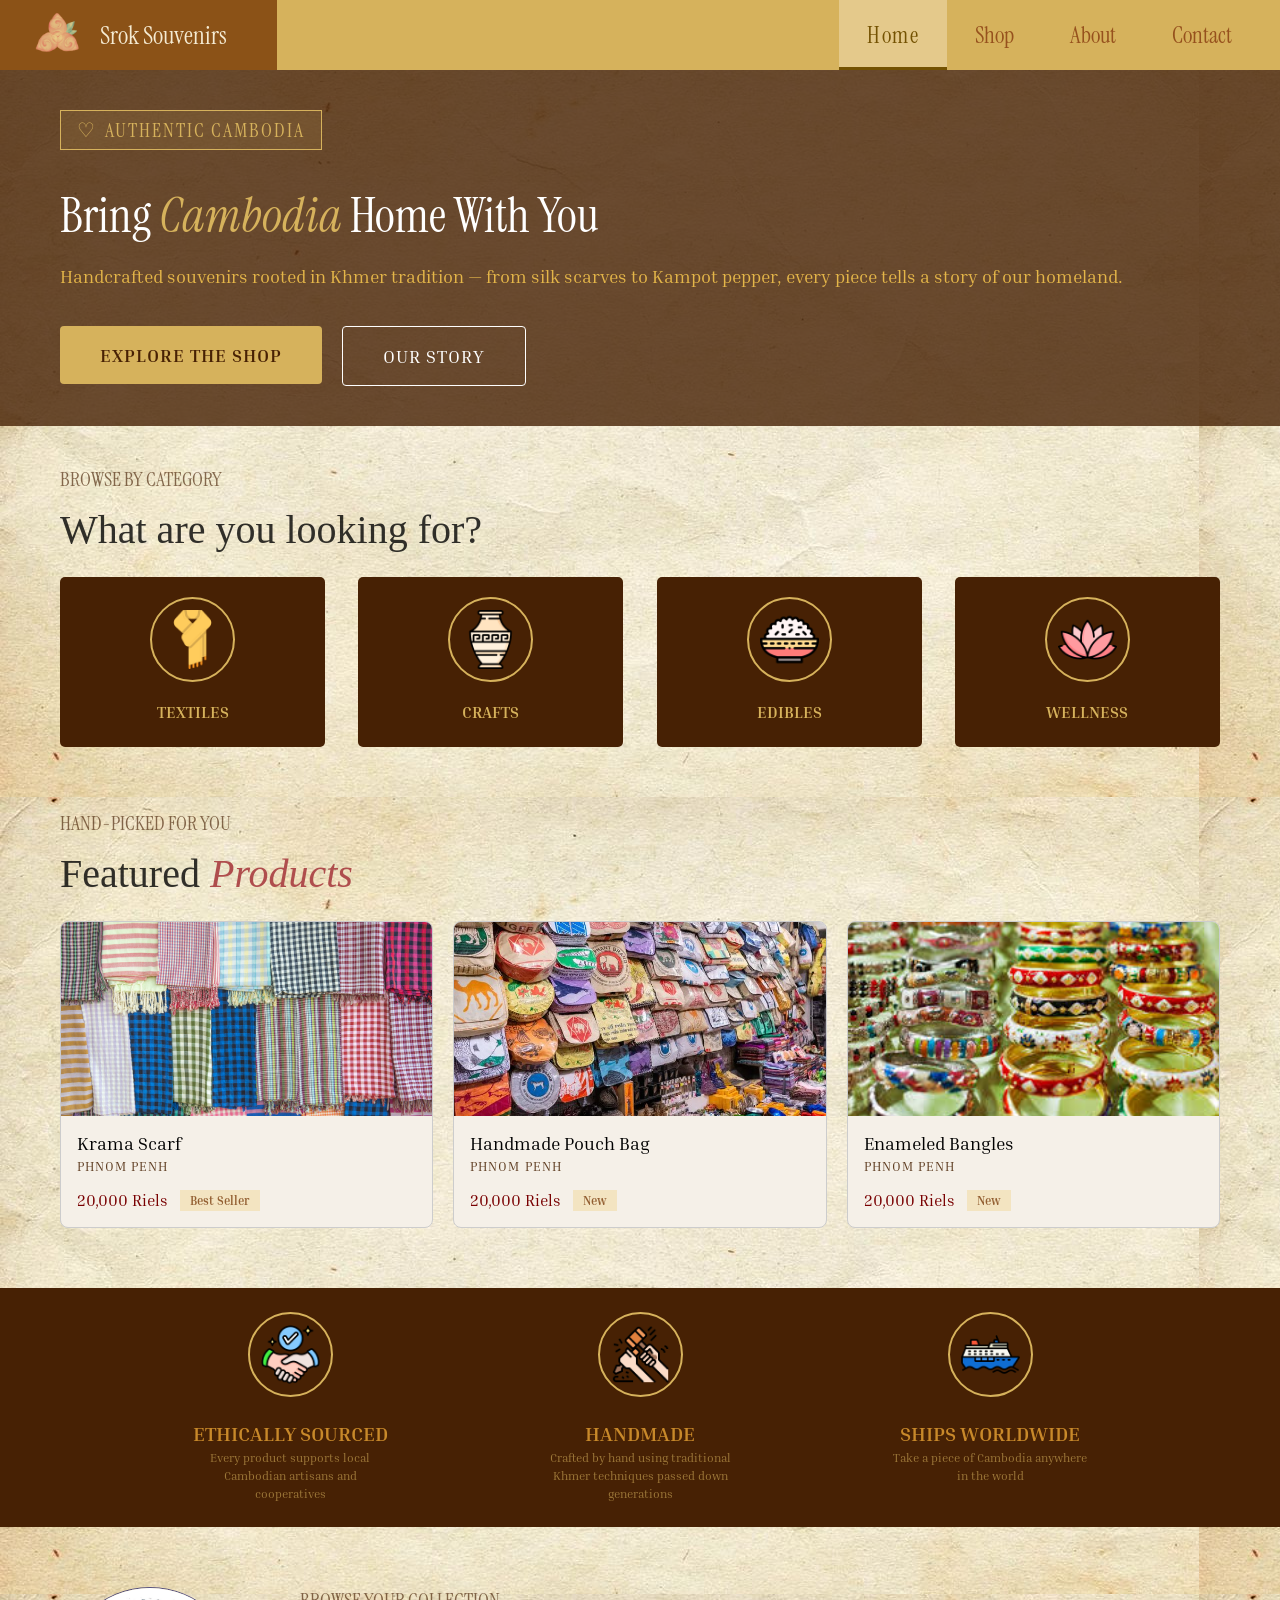
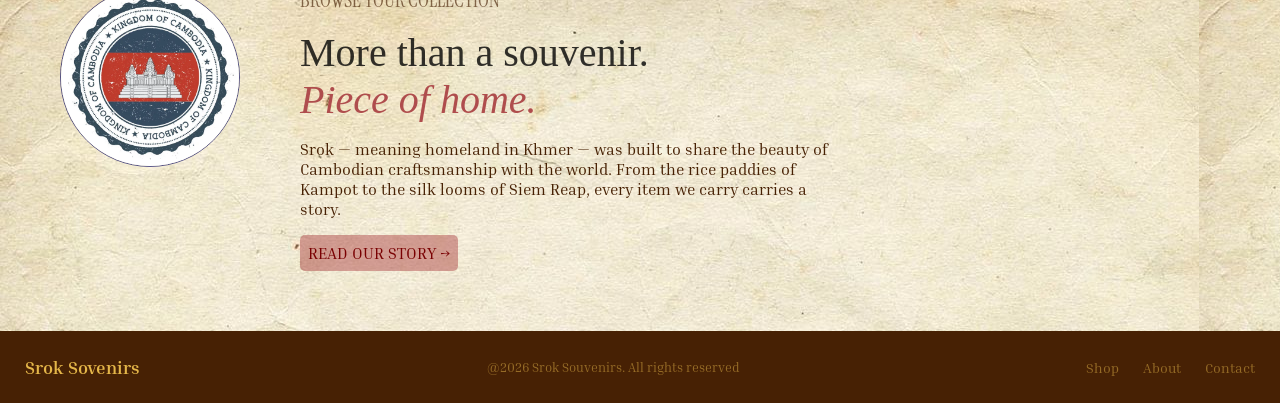
==== commit 3c827727: "added favicon & about footer" ====
--- a/index.html
+++ b/index.html
@@ -13,12 +13,19 @@
         <link rel="preconnect" href="https://fonts.googleapis.com">
         <link rel="preconnect" href="https://fonts.gstatic.com" crossorigin>
         <link href="https://fonts.googleapis.com/css2?family=IM+Fell+DW+Pica:ital@0;1&family=Inria+Serif:ital,wght@0,300;0,400;0,700;1,300;1,400;1,700&family=Instrument+Serif:ital@0;1&family=Playfair+Display:ital,wght@0,400..900;1,400..900&family=Quantico:ital,wght@0,400;0,700;1,400;1,700&display=swap" rel="stylesheet">
-        
+        <link rel="apple-touch-icon" sizes="180x180" href="assets/srok-favicon/apple-touch-icon.png">
+        <link rel="icon" type="image/png" sizes="32x32" href="assets/srok-favicon/favicon-32x32.png">
+        <link rel="icon" type="image/png" sizes="16x16" href="assets/srok-favicon/favicon-16x16.png">
+        <link rel="icon" href="assets/srok-favicon/favicon.ico">
+        <link rel="manifest" href="assets/srok-favicon/site.webmanifest">
     </head>
     <body>
         <!--Navbar-->
         <nav class="navbar">
             <div class="logo-wrapper">
+                <span class="logo-pic">
+                    <img src="assets/romdoul.PNG" width="45px">
+                </span>
                 <span class="logo">Srok Souvenirs</span>
             </div>
             <ul class="nav-links">
--- a/style.css
+++ b/style.css
@@ -76,10 +76,11 @@
   top: 0;
   left: 0;
   right: 0;
+  z-index: 1000;
   display: flex;
   align-items: stretch;
   height: 70px;
-  background-color: rgba(214, 178, 92, 0.6);
+  background-color: rgba(214, 178, 92);
 }
 
 .logo-wrapper {
@@ -87,18 +88,21 @@
   display: flex;
   align-items: center;
   justify-content: center;
-  padding: 0 70px;
+  padding: 0 50px;
   flex-shrink: 0;
+  gap: 20px;
+  margin-left: -15px;
 }
 
 .logo {
   font-family: "Instrument Serif", serif;
-  font-size: 30px;
+  font-size: 25px;
   letter-spacing: 10%;
   color: #f5ebd3;
   font-weight: normal;
   white-space: nowrap;
 }
+
 
 .nav-links {
   list-style: none;
@@ -139,6 +143,7 @@
   background-color: #e4c98b;
   color: #745202;
   letter-spacing: 1.5px;
+
 }
 
 .nav-links li a.active::after,
@@ -149,7 +154,7 @@
 body {
   margin: 0;
   padding-top: 70px;
-  background-color: #f5ebd3;
+  background-image: url("assets/bg.jpg");
   font-family: "Instrument Serif", serif;
 }
 
@@ -318,15 +323,11 @@
   font-weight: 400;
   margin: 14px 0 24px 0;
   color: rgba(0, 0, 0, 0.8);
-  em {
-    color: #AF4D4D;
-  }
 }
 
 .category-grid {
-  display: grid;
-  grid-template-columns: repeat(4, 1fr);
-  gap: 20px;
+  display: flex;
+  justify-content: space-between;
 }
 
 .category-card {
@@ -352,8 +353,7 @@
   }
  }
 .products-grid {
-  display: grid;
-  grid-template-columns: repeat(3, 1fr);
+  display: flex;
   gap: 20px;
 }
 
@@ -465,31 +465,35 @@
   display: flex;
   flex-direction: column;
   gap: 16px;
-  em {
-    color: #AF4D4D;
-  }
-  p {
-    font-family: "Inria serif", serif;
-    font-size: 16px;
-    color: #472104;
-    margin: 0;
-    max-width: 550px;
-  }
-  a {
-    text-decoration: none;
-    font-family: "Inria serif", serif;
-    text-transform: uppercase;
-    width: fit-content;
-    color: #790002;
-    background-color: rgba(175, 77, 77, 0.5);
-    border-radius: 5px;
-    padding: 8px;
-    transition: all 0.3s ease;
-  }
-  .btn-third:hover {
-    color: #f5ebd3;
-    background-color: #790002;
-  }
+}
+
+.browse-collection-txt em {
+  color: #AF4D4D;
+}
+
+.browse-collection-txt p {
+  font-family: "Inria serif", serif;
+  font-size: 16px;
+  color: #472104;
+  margin: 0;
+  max-width: 550px;
+}
+
+.browse-collection-txt a {
+  text-decoration: none;
+  font-family: "Inria serif", serif;
+  text-transform: uppercase;
+  width: fit-content;
+  color: #790002;
+  background-color: rgba(175, 77, 77, 0.5);
+  border-radius: 5px;
+  padding: 8px;
+  transition: all 0.3s ease;
+}
+
+.browse-collection-txt .btn-third:hover {
+  color: #f5ebd3;
+  background-color: #790002;
 }
 
 .footer {
@@ -519,119 +523,28 @@
   gap: 24px;
   margin: 0;
   padding: 0;
-}
-
-.footer-links a {
-  text-decoration: none;
-  color: rgba(228, 182, 73, 0.5);
-  font-size: 14px;
-}
-
-.section-starter {
-  font-size: 20px;
-  text-transform: uppercase;
-  letter-spacing: 10%;
-  color:#DEBA67;
-}
-
-.our-story {
-  background-color: rgba(71, 33, 4, 0.8);
-  padding: 40px 60px;
-}
-
-.our-story-content {
-  display: flex;
-  align-items: center;
-  justify-content: flex-start;
-  gap: 350px;
-}
-
-.our-story-text {
-  max-width: 580px;
-  h1 {
-    font-size: 3rem;
-    font-weight: 500;
-    color: #fff;
-    line-height: 1.1;
-    margin-top: 10px;
-    margin-bottom: 20px;
-    white-space: nowrap; 
-    em {
-      font-style: italic;
-      color: #d6b25c;
-      font-weight: 400;
-    } 
-  }
-}
-
-.our-story-text p {
-  font-family: "Inria serif", serif;
-  font-size: 1.1rem;
-  line-height: 1.7;
-  color: #E4B649;
-}
-
-.our-story-content img {
-  border-radius: 50%;
-  object-fit: cover;
-  flex-shrink: 0;
-  margin: -20px 60px -20px -50px;
-  align-self: flex-start;
-}
-
-.our-mission {
-  padding: 40px 60px;
-  .section-starter {
-    color: rgba(71, 33, 4, 0.8);
-  }
-}
-
-.mission-grid {
-  display: grid;
-  grid-template-columns: repeat(3, 1fr);
-  gap: 25px;
-}
-
-.mission-card {
-  font-family:"Inria serif", serif;
-  position: relative;
-  display: flex;
-  flex-direction: column;
-  background-color: #472104;
-  border-radius: 15px;
-  padding: 20px 30px 65px;
-  min-height: 210px;
-
-  .mission-title {
-    color: #FFB300;
-    font-size: 1.15rem;
-    font-weight: 600;
-    margin-bottom: 5px;
-  }
-
-  p {
-    font-size: 15px;
-    line-height: 1.7;
-    color: rgba(214, 178, 92, 0.8);
-    max-width: 90%;
-  }
-
-  .mission-ring {
-    position: absolute;
-    bottom: 22px;
-    right: 22px;
-    width: 45px;
-    height: 45px;
-    border-radius: 50%;
-    border: 2px solid #d6b25c;
-    display: flex;
-    align-items: center;
-    justify-content: center;
-
-    img {
-      width: 25px;
-      height: 25px;
-      filter: invert(70%) sepia(50%) saturate(400%) hue-rotate(1deg) brightness(95%);
-    }
-  }
-}
+  a {
+    text-decoration: none;
+    color: rgba(228, 182, 73, 0.5);
+    font-size: 14px;
+  }
+}
+
+
+@media (max-width: 768px) {
+  .content {
+    flex-direction: column;
+  }
+
+  .sidebar {
+    flex: 1;
+  }
+
+  .row {
+    grid-template-columns: 1fr;
+  }
+
+  .checks {
+    grid-template-columns: 1fr;
+  }
+}
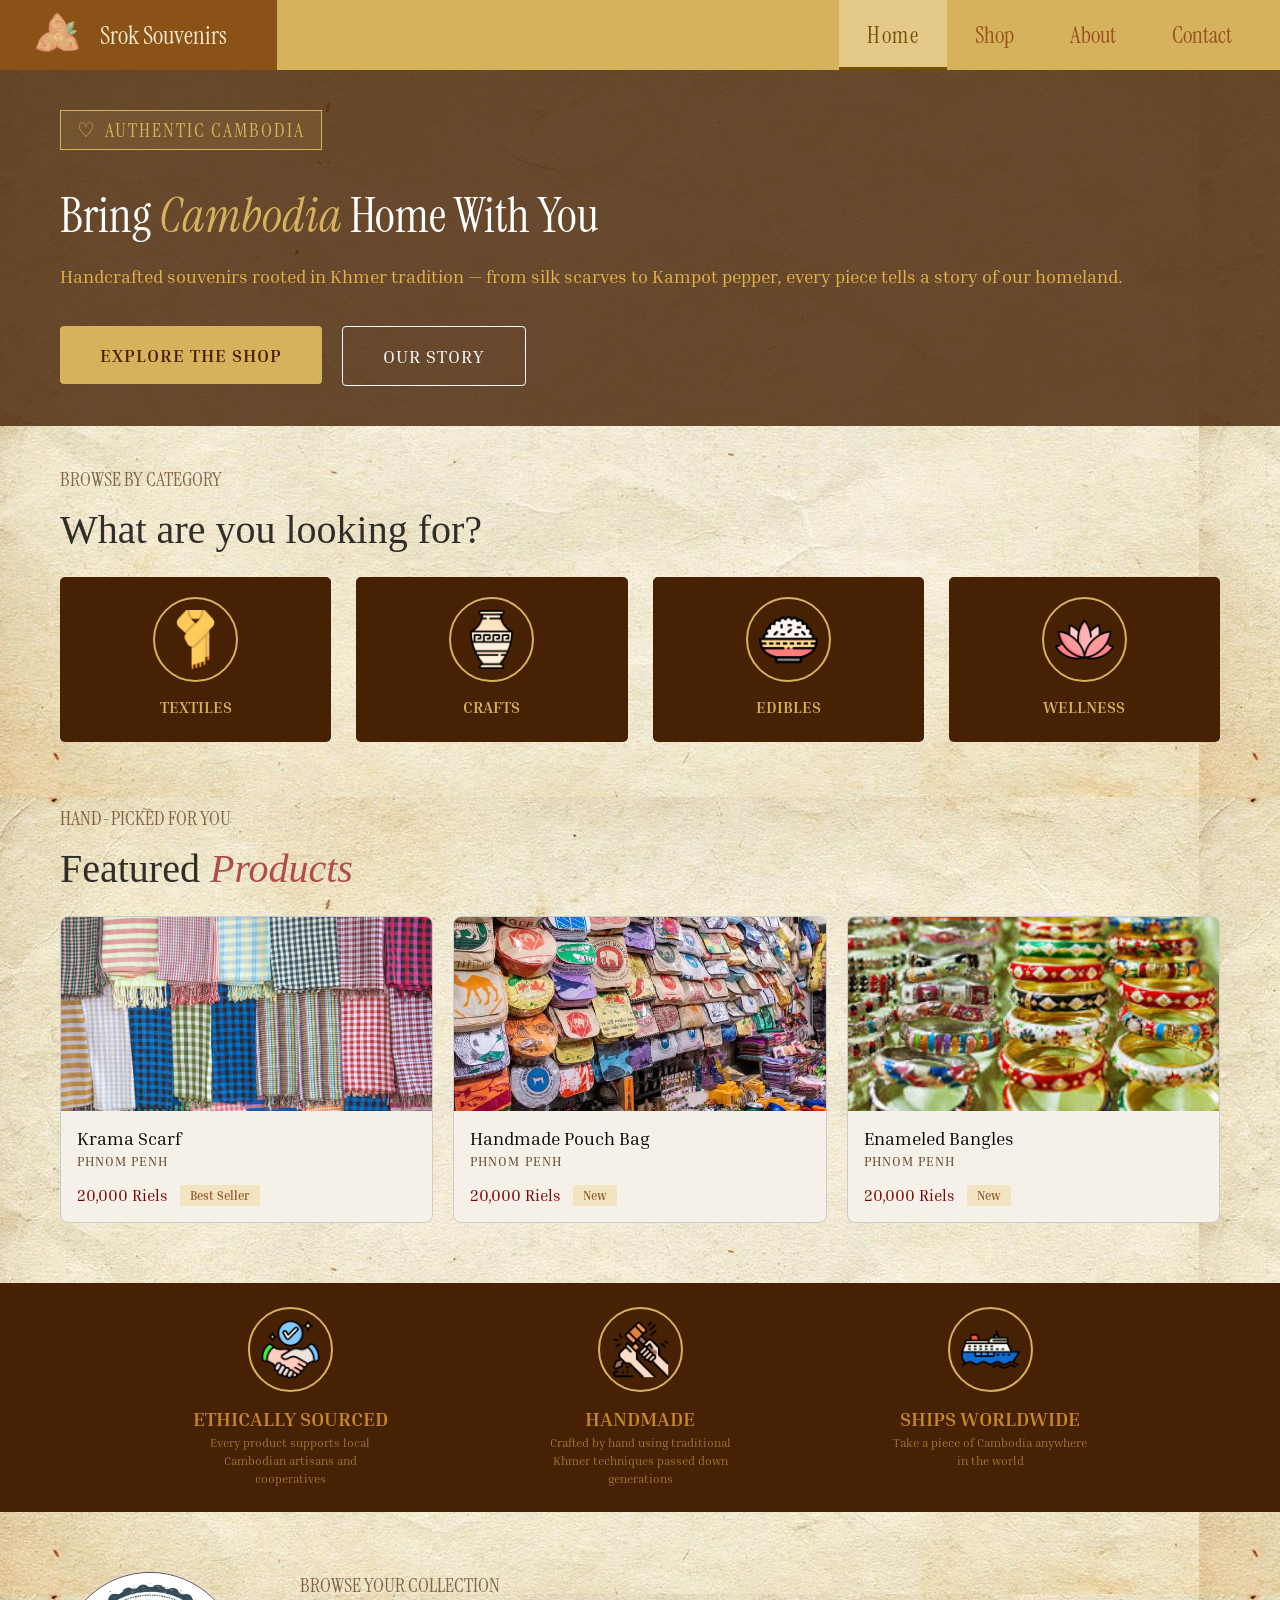
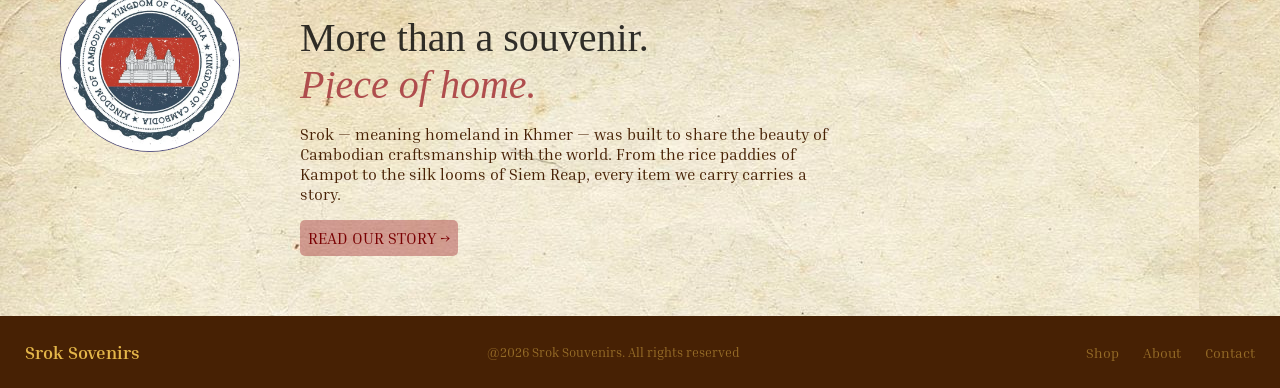
==== commit b2168fb1: "adding viewpoint to activate responsive design" ====
--- a/index.html
+++ b/index.html
@@ -3,6 +3,7 @@
     <head>
         <title>Srok Sovenirs</title>
         <meta charset="UTF-8">
+        <meta name="viewport" content="width=device-width, initial-scale=1.0">
         <link rel="stylesheet" href="style.css">
         <link rel="preconnect" href="https://fonts.googleapis.com">
         <link rel="preconnect" href="https://fonts.gstatic.com" crossorigin>
--- a/style.css
+++ b/style.css
@@ -166,11 +166,7 @@
   display: flex;
   align-items: center;
   justify-content: center;
-  margin-bottom: 20px;
-}
-
-.category-card img {
-  margin-bottom: 0;
+  margin-bottom: 10px;
 }
 
 .hero {
@@ -326,20 +322,24 @@
 }
 
 .category-grid {
-  display: flex;
-  justify-content: space-between;
+  display: grid;
+  grid-template-columns: repeat(auto-fit, minmax(200px, 1fr));
+  gap: 25px;
 }
 
 .category-card {
   border: 0;
   background-color: rgba(71, 33, 4, 1);
   border-radius: 5px;
-  padding: 20px 90px;
+  padding: 20px 40px;
+  display: flex;
+  flex-direction: column;
+  align-items: center;
   p {
     font-family: "Inria serif", serif;
     text-transform: uppercase;
     text-align: center;
-    margin-bottom: 5px;
+    margin: 5px;
     color: #d6b25c;
     font-weight: bold;
   }
@@ -352,6 +352,7 @@
     color: #AF4D4D;
   }
  }
+
 .products-grid {
   display: flex;
   gap: 20px;
@@ -363,12 +364,18 @@
   border-radius: 8px;
   overflow: hidden;
   background-color: #f5f0e8;
+  transition: box-shadow 0.2s ease, transform 0.2s ease;
   img {
   width: 100%;
   height: 194px;
   object-fit: cover;
   display: block;
   }
+}
+
+.product-card:hover {
+    box-shadow: 0 8px 28px rgba(0, 0, 0, 0.16);
+    transform: translateY(-3px);
 }
 
 .product-info {
@@ -445,6 +452,7 @@
   img {
     width: 180px;
     height: 180px;
+    
     object-fit: cover;
     border-radius: 50%;
     border: 1px solid rgba(10, 10, 97, 0.662);
@@ -452,19 +460,18 @@
 }
 
 .browse-collection .section-label {
-  width: 100%;
   margin-bottom: 0;
 }
 
 .browse-collection .section-hook {
   margin: 0;
-  flex: 1 1 100%;
 }
 
 .browse-collection-txt {
   display: flex;
   flex-direction: column;
   gap: 16px;
+  flex: 1;
 }
 
 .browse-collection-txt em {
@@ -529,22 +536,3 @@
     font-size: 14px;
   }
 }
-
-
-@media (max-width: 768px) {
-  .content {
-    flex-direction: column;
-  }
-
-  .sidebar {
-    flex: 1;
-  }
-
-  .row {
-    grid-template-columns: 1fr;
-  }
-
-  .checks {
-    grid-template-columns: 1fr;
-  }
-}
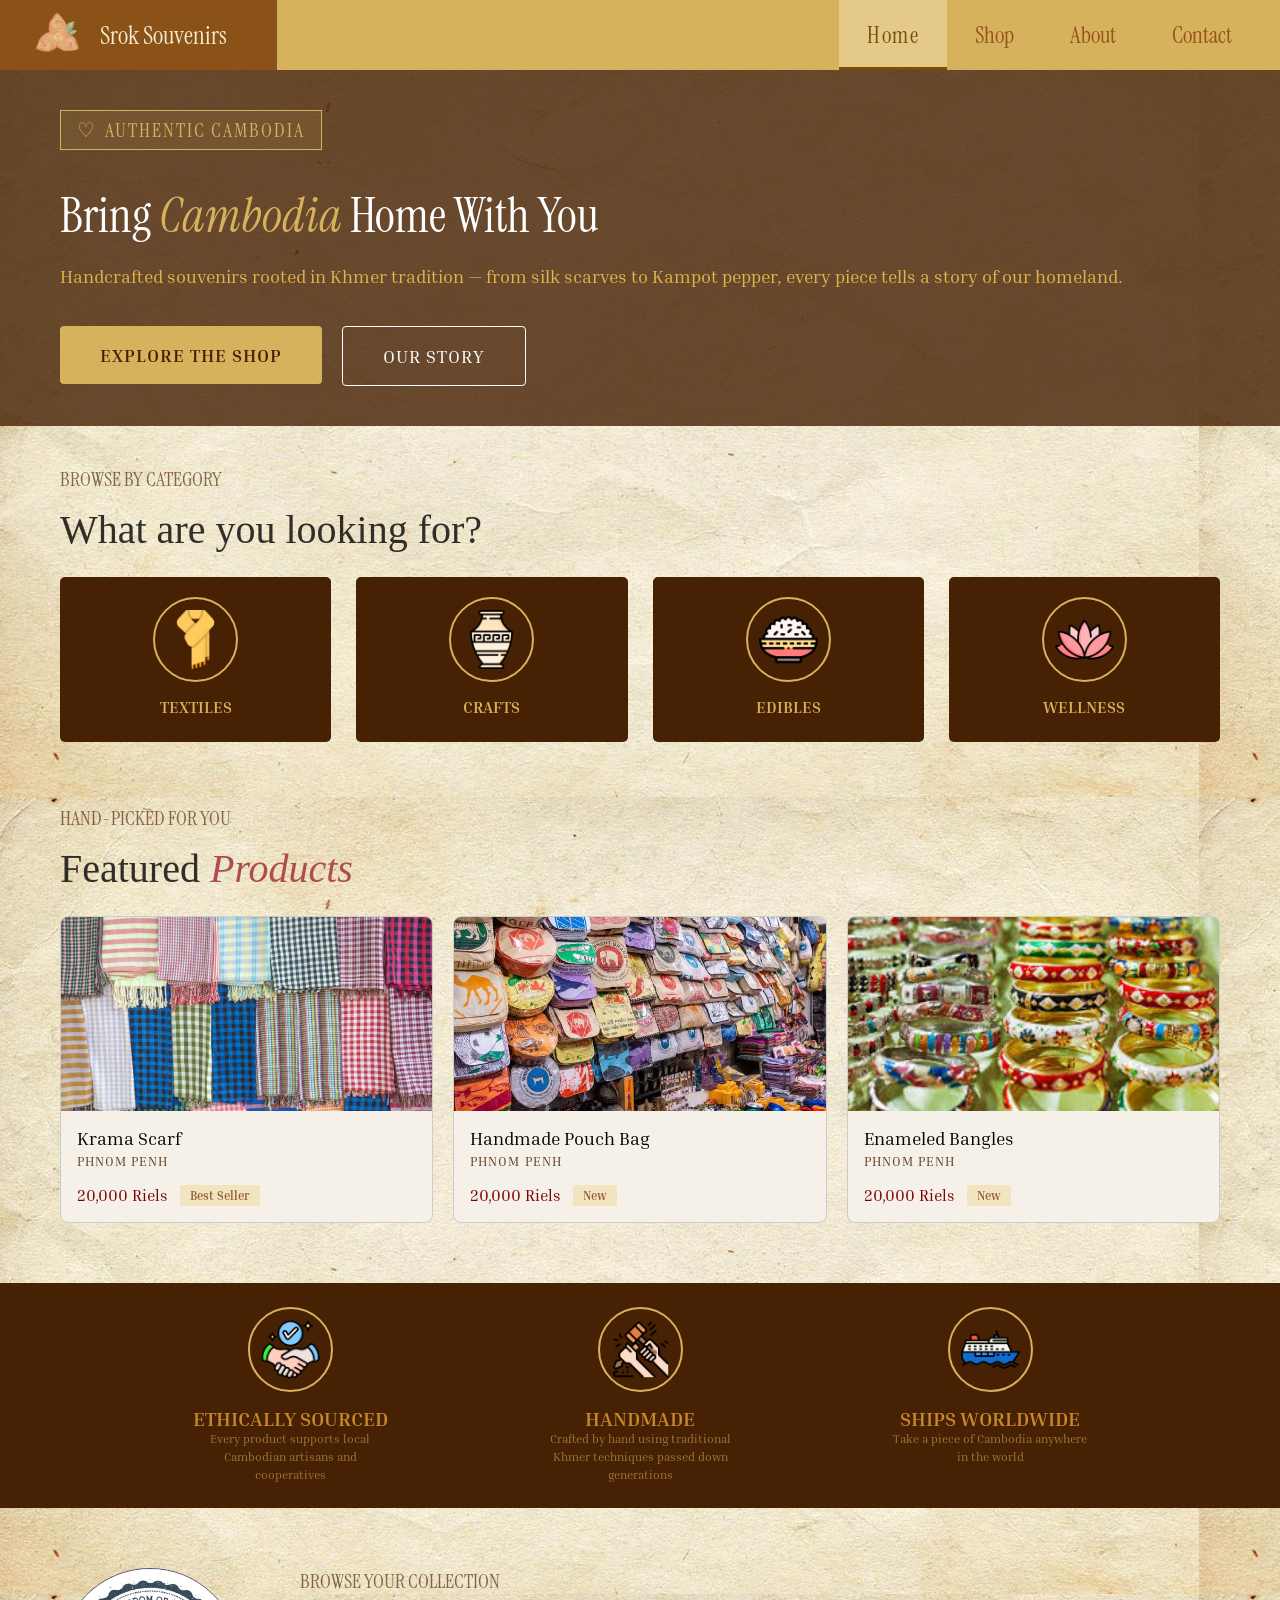
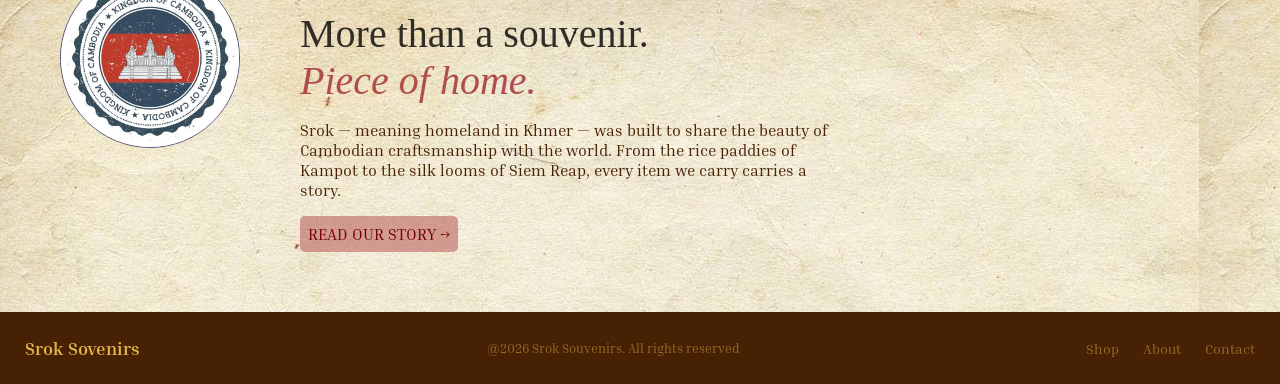
==== commit d0d9e8c5: "final final" ====
--- a/index.html
+++ b/index.html
@@ -8,11 +8,7 @@
         <link rel="preconnect" href="https://fonts.googleapis.com">
         <link rel="preconnect" href="https://fonts.gstatic.com" crossorigin>
         <link href="https://fonts.googleapis.com/css2?family=Instrument+Serif:ital@0;1&family=Playfair+Display:ital,wght@0,400..900;1,400..900&family=Quantico:ital,wght@0,400;0,700;1,400;1,700&display=swap" rel="stylesheet">
-        <link rel="preconnect" href="https://fonts.googleapis.com">
-        <link rel="preconnect" href="https://fonts.gstatic.com" crossorigin>
         <link href="https://fonts.googleapis.com/css2?family=Inria+Serif:ital,wght@0,300;0,400;0,700;1,300;1,400;1,700&family=Instrument+Serif:ital@0;1&family=Playfair+Display:ital,wght@0,400..900;1,400..900&family=Quantico:ital,wght@0,400;0,700;1,400;1,700&display=swap" rel="stylesheet">
-        <link rel="preconnect" href="https://fonts.googleapis.com">
-        <link rel="preconnect" href="https://fonts.gstatic.com" crossorigin>
         <link href="https://fonts.googleapis.com/css2?family=IM+Fell+DW+Pica:ital@0;1&family=Inria+Serif:ital,wght@0,300;0,400;0,700;1,300;1,400;1,700&family=Instrument+Serif:ital@0;1&family=Playfair+Display:ital,wght@0,400..900;1,400..900&family=Quantico:ital,wght@0,400;0,700;1,400;1,700&display=swap" rel="stylesheet">
         <link rel="apple-touch-icon" sizes="180x180" href="assets/srok-favicon/apple-touch-icon.png">
         <link rel="icon" type="image/png" sizes="32x32" href="assets/srok-favicon/favicon-32x32.png">
@@ -24,11 +20,14 @@
         <!--Navbar-->
         <nav class="navbar">
             <div class="logo-wrapper">
-                <span class="logo-pic">
+                <span>
                     <img src="assets/romdoul.PNG" width="45px">
                 </span>
-                <span class="logo">Srok Souvenirs</span>
+                <span class="logo"><a href="index.html">Srok Souvenirs</a></span>
             </div>
+            <button class="hamburger" id="hamburger-btn" aria-label="Toggle menu" aria-expanded="false">
+                <span></span><span></span><span></span>
+            </button>
             <ul class="nav-links">
                 <li><a href="index.html" class="active">Home</a></li>
                 <li><a href="shop.html">Shop</a></li>
@@ -122,32 +121,38 @@
                     <div class="icon-ring">
                     <img src="assets/trustworthiness.png" alt="trust icon" width="59" height="59">
                     </div>
+                    <div class="value-text">
                     <h4>Ethically Sourced</h4>
-                    <p class="value-item-para">Every product supports local Cambodian artisans and cooperatives</p>
+                    <p>Every product supports local Cambodian artisans and cooperatives</p>
+                    </div>
                 </div>
                 <div class="value-item">
                     <div class="icon-ring">
                     <img src="assets/handcraft.png" alt="handmade icon" width="59" height="59">
                     </div>
+                    <div class="value-text">
                     <h4>Handmade</h4>
                     <p class="value-item-para">Crafted by hand using traditional Khmer techniques passed down generations</p>
+                    </div>
                 </div>
                 <div class="value-item">
                     <div class="icon-ring">
                     <img src="assets/cruise.png" alt="ship icon" width="59" height="59">
                     </div>
+                    <div class="value-text">
                     <h4>ships worldwide</h4>
                     <p class="value-item-para">Take a piece of Cambodia anywhere in the world</p>
+                    </div>
                 </div>
             </section>
             <section class="browse-collection">
-                <div class="browse-collection-img">
+                <div>
                     <img src="assets/cambodia-stamp.jpg" alt="cambo icon" width="200" height="200">
                 </div>
                 <div class="browse-collection-txt">
                 <span class="section-label">Browse Your Collection</span>
                 <h2 class="section-hook">More than a souvenir.<br><em>Piece of home.</em></h2>
-                <p class="browse-collection-para">Srok — meaning homeland in Khmer — was built to share the beauty of Cambodian craftsmanship with the world. From the rice paddies of Kampot to the silk looms of Siem Reap, every item we carry carries a story.</p>
+                <p>Srok — meaning homeland in Khmer — was built to share the beauty of Cambodian craftsmanship with the world. From the rice paddies of Kampot to the silk looms of Siem Reap, every item we carry carries a story.</p>
                 <a href="about.html" class="btn-third"><span>Read Our Story →</span></a>
                 </div>
             </section>
@@ -160,5 +165,6 @@
                     <li><a href="contact.html">Contact</a></li>
                 </ul>
             </footer>
+    <script src="nav.js" defer></script>
     </body>
 </html>
--- a/style.css
+++ b/style.css
@@ -1,73 +1,3 @@
-.quantico-regular {
-  font-family: "Quantico", sans-serif;
-  font-weight: 400;
-  font-style: normal;
-}
-
-.quantico-bold {
-  font-family: "Quantico", sans-serif;
-  font-weight: 700;
-  font-style: normal;
-}
-
-.quantico-regular-italic {
-  font-family: "Quantico", sans-serif;
-  font-weight: 400;
-  font-style: italic;
-}
-
-.quantico-bold-italic {
-  font-family: "Quantico", sans-serif;
-  font-weight: 700;
-  font-style: italic;
-}
-.quantico-regular {
-  font-family: "Quantico", sans-serif;
-  font-weight: 400;
-  font-style: normal;
-}
-
-.quantico-bold {
-  font-family: "Quantico", sans-serif;
-  font-weight: 700;
-  font-style: normal;
-}
-
-.quantico-regular-italic {
-  font-family: "Quantico", sans-serif;
-  font-weight: 400;
-  font-style: italic;
-}
-
-.quantico-bold-italic {
-  font-family: "Quantico", sans-serif;
-  font-weight: 700;
-  font-style: italic;
-}
-.quantico-regular {
-  font-family: "Quantico", sans-serif;
-  font-weight: 400;
-  font-style: normal;
-}
-
-.quantico-bold {
-  font-family: "Quantico", sans-serif;
-  font-weight: 700;
-  font-style: normal;
-}
-
-.quantico-regular-italic {
-  font-family: "Quantico", sans-serif;
-  font-weight: 400;
-  font-style: italic;
-}
-
-.quantico-bold-italic {
-  font-family: "Quantico", sans-serif;
-  font-weight: 700;
-  font-style: italic;
-}
-
 * {
     box-sizing: border-box;
 }
@@ -98,9 +28,12 @@
   font-family: "Instrument Serif", serif;
   font-size: 25px;
   letter-spacing: 10%;
-  color: #f5ebd3;
   font-weight: normal;
   white-space: nowrap;
+  a {
+    text-decoration: none;
+    color: #f5ebd3;
+  }
 }
 
 
@@ -149,6 +82,30 @@
 .nav-links li a.active::after,
 .nav-links li a:hover::after {
   transform: scaleX(1);
+}
+
+.hamburger {
+  display: none;
+  flex-direction: column;
+  justify-content: center;
+  gap: 5px;
+  width: 32px;
+  height: 32px;
+  align-self: center;
+  margin-left: auto;
+  margin-right: 20px;
+  background: none;
+  border: none;
+  cursor: pointer;
+  padding: 0;
+}
+
+.hamburger span {
+  display: block;
+  width: 100%;
+  height: 3px;
+  background-color: #472104;
+  border-radius: 2px;
 }
 
 body {
@@ -536,3 +493,62 @@
     font-size: 14px;
   }
 }
+
+@media (max-width: 600px) {
+  .hamburger {
+    display: flex;
+  }
+
+  .nav-links {
+    position: absolute;
+    top: 70px;
+    left: 0;
+    width: 100%;
+    margin-left: 0;
+    padding-right: 0;
+    flex-direction: column;
+    align-items: stretch;
+    background-color: rgba(214, 178, 92);
+    max-height: 0;
+    overflow: hidden;
+    transition: max-height 0.3s ease;
+  }
+
+  .nav-links.open {
+    max-height: 300px;
+  }
+
+  .nav-links li a {
+    height: auto;
+    padding: 16px 28px;
+  }
+
+  .products-grid {
+    flex-direction: column;
+  }
+
+  .value-bar {
+    flex-direction: column;
+    gap: 24px;
+    align-items: stretch;
+  }
+
+  .value-item {
+    flex-direction: row;
+    align-items: center;
+    max-width: 100%;
+    text-align: left;
+    gap: 16px;
+    padding: 16px 20px;
+    .icon-ring {
+      margin-bottom: 0;
+      flex-shrink: 0;
+  }
+}
+
+.value-text {
+  display: flex;
+  flex-direction: column;
+  gap: 4px;
+}
+}
